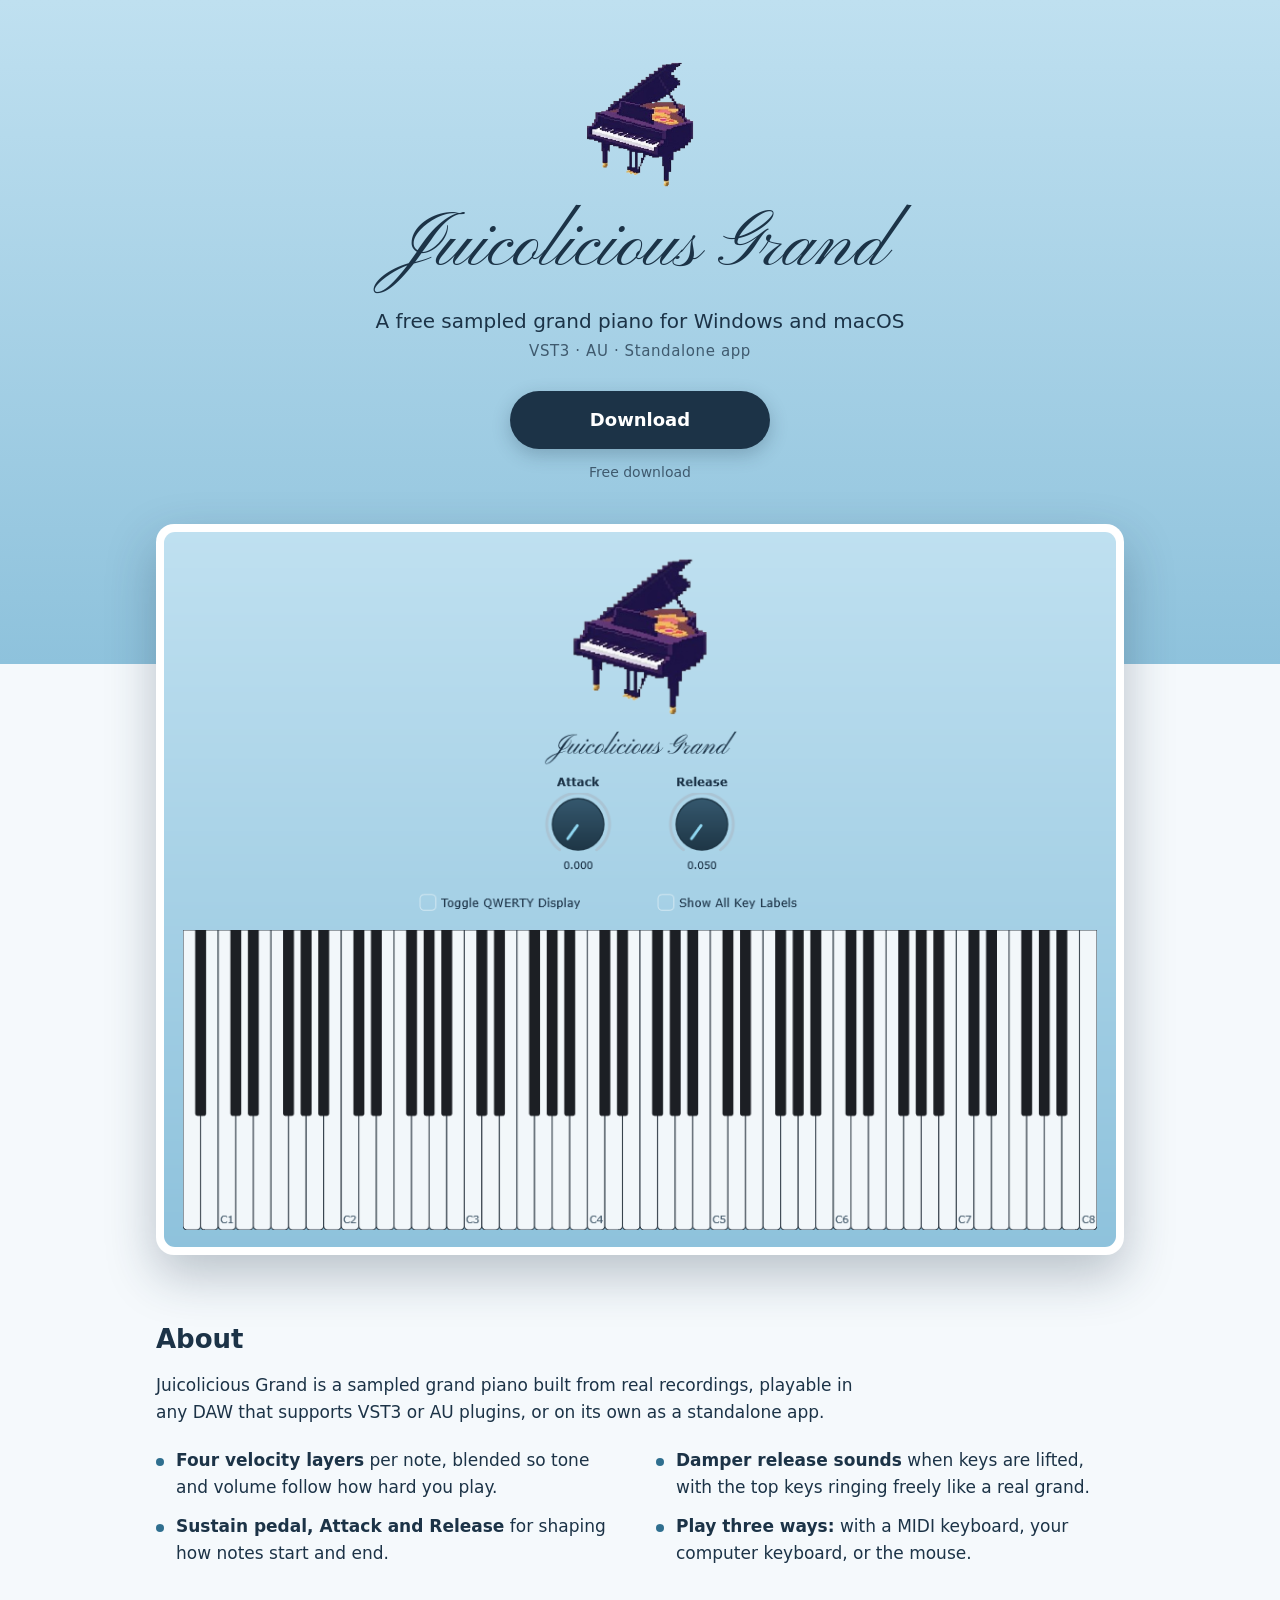
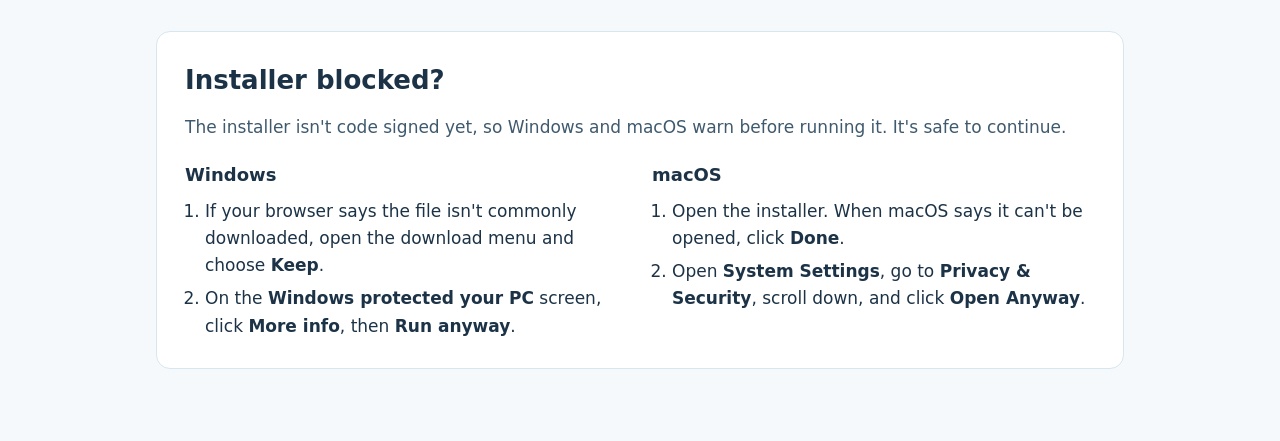
==== docs/index.html @ a6d9d266 "Move site files into docs" ====
<!doctype html>
<html lang="en">
<head>
  <meta charset="utf-8">
  <meta name="viewport" content="width=device-width, initial-scale=1">
  <title>Juicolicious Grand</title>
  <meta name="description" content="A free sampled grand piano for Windows and macOS. VST3, AU and standalone app.">
  <link rel="icon" type="image/png" href="assets/logo.png">
  <link rel="stylesheet" href="style.css">
</head>
<body>

  <header class="hero">
    <img class="logo" src="assets/logo.png" alt="" width="120" height="137">
    <h1>Juicolicious Grand</h1>
    <p class="tagline">A free sampled grand piano for Windows and macOS</p>
    <p class="formats">VST3 &middot; AU &middot; Standalone app</p>

    <div class="download">
      <!-- the script below swaps this link for the right installer. without the script it opens the releases page -->
      <a id="download-button" class="button" href="https://github.com/rmoraldo/juicolicious-grand/releases/latest">
        Download
      </a>
      <p id="download-meta" class="meta">Free download</p>
      <p id="download-other" class="other"></p>
    </div>
  </header>

  <main>

    <figure class="screenshot">
      <img src="screenshot.png" alt="The Juicolicious Grand plugin window, with Attack and Release knobs above a full 88 key keyboard" width="1000" height="751">
    </figure>

    <section class="about">
      <h2>About</h2>
      <p>
        Juicolicious Grand is a sampled grand piano built from real recordings, playable in any DAW that
        supports VST3 or AU plugins, or on its own as a standalone app.
      </p>
      <ul class="features">
        <li><strong>Four velocity layers</strong> per note, blended so tone and volume follow how hard you play.</li>
        <li><strong>Damper release sounds</strong> when keys are lifted, with the top keys ringing freely like a real grand.</li>
        <li><strong>Sustain pedal, Attack and Release</strong> for shaping how notes start and end.</li>
        <li><strong>Play three ways:</strong> with a MIDI keyboard, your computer keyboard, or the mouse.</li>
      </ul>
    </section>

    <section class="blocked" id="installer-blocked">
      <h2>Installer blocked?</h2>
      <p>
        The installer isn't code signed yet, so Windows and macOS warn before running it. It's safe to continue.
      </p>
      <div class="steps">
        <div class="step">
          <h3>Windows</h3>
          <ol>
            <li>If your browser says the file isn't commonly downloaded, open the download menu and choose <strong>Keep</strong>.</li>
            <li>On the <strong>Windows protected your PC</strong> screen, click <strong>More info</strong>, then <strong>Run anyway</strong>.</li>
          </ol>
        </div>
        <div class="step">
          <h3>macOS</h3>
          <ol>
            <li>Open the installer. When macOS says it can't be opened, click <strong>Done</strong>.</li>
            <li>Open <strong>System Settings</strong>, go to <strong>Privacy &amp; Security</strong>, scroll down, and click <strong>Open Anyway</strong>.</li>
          </ol>
        </div>
      </div>
    </section>

  </main>

  <script src="download.js"></script>
</body>
</html>
---- docs/style.css ----
/* this loads the same script font the plugin uses for its title. */
@font-face {
  font-family: "Pinyon Script";
  src: url("assets/titlefont.ttf") format("truetype");
  font-display: swap;
}

/* these colours match the plugin's own palette, so the page and the plugin look like one product. */
:root {
  --navy: #1c3347;
  --slate: #3f5a6e;
  --accent: #2f6f8f;
  --sky-top: #bfe0f0;
  --sky-bottom: #8ec2dc;
  --page: #f5f9fc;
  --card: #ffffff;
  --border: #d7e6ef;
}

* {
  box-sizing: border-box;
}

body {
  margin: 0;
  background: var(--page);
  color: var(--navy);
  font-family: system-ui, -apple-system, "Segoe UI", Roboto, "Helvetica Neue", Arial, sans-serif;
  font-size: 17px;
  line-height: 1.6;
}

/* the top band uses the plugin's background gradient. its bottom padding leaves room for the
   screenshot below to overlap it. */
.hero {
  background: linear-gradient(180deg, var(--sky-top), var(--sky-bottom));
  text-align: center;
  padding: 56px 16px 180px;
}

.logo {
  display: block;
  margin: 0 auto 8px;
  width: 120px;
  height: auto;
}

h1 {
  margin: 0;
  font-family: "Pinyon Script", cursive;
  font-weight: 400;
  font-size: clamp(48px, 9vw, 76px);
  line-height: 1.2;
}

.tagline {
  margin: 12px 0 0;
  font-size: 20px;
}

.formats {
  margin: 2px 0 0;
  color: var(--slate);
  font-size: 15px;
  letter-spacing: 0.04em;
}

.download {
  margin-top: 28px;
}

.button {
  display: inline-block;
  min-width: 260px;
  padding: 15px 32px;
  border-radius: 999px;
  background: var(--navy);
  color: #ffffff;
  font-size: 18px;
  font-weight: 600;
  text-decoration: none;
  box-shadow: 0 6px 18px rgba(28, 51, 71, 0.25);
  transition: background 0.15s, transform 0.15s;
}

.button:hover {
  background: var(--accent);
  transform: translateY(-1px);
}

.button:focus-visible {
  outline: 3px solid #ffffff;
  outline-offset: 3px;
}

.meta {
  margin: 12px 0 0;
  color: var(--slate);
  font-size: 14px;
}

.other {
  margin: 4px 0 0;
  font-size: 14px;
}

.other:empty {
  display: none;
}

.other a,
.blocked a {
  color: var(--navy);
}

main {
  max-width: 1000px;
  margin: 0 auto;
  padding: 0 16px 72px;
}

/* the negative top margin pulls the screenshot up so it sits across the edge of the blue band. */
.screenshot {
  margin: -140px 0 0;
  padding: 8px;
  background: var(--card);
  border-radius: 18px;
  box-shadow: 0 20px 50px rgba(28, 51, 71, 0.28);
}

/* the white frame around the image keeps its blue background from blending into the band. */
.screenshot img {
  display: block;
  width: 100%;
  height: auto;
  border-radius: 11px;
}

section {
  margin-top: 64px;
}

h2 {
  margin: 0 0 12px;
  font-size: 26px;
}

h3 {
  margin: 0 0 8px;
  font-size: 18px;
}

.about p {
  max-width: 720px;
  margin: 0 0 20px;
}

/* the features sit in two columns on wide screens and stack on narrow ones. */
.features {
  display: grid;
  grid-template-columns: repeat(2, 1fr);
  gap: 12px 32px;
  margin: 0;
  padding: 0;
  list-style: none;
}

.features li {
  padding-left: 20px;
  position: relative;
}

.features li::before {
  content: "";
  position: absolute;
  left: 0;
  top: 0.65em;
  width: 8px;
  height: 8px;
  border-radius: 50%;
  background: var(--accent);
}

.blocked {
  background: var(--card);
  border: 1px solid var(--border);
  border-radius: 14px;
  padding: 28px;
}

.blocked > p {
  margin: 0 0 20px;
  color: var(--slate);
}

.steps {
  display: grid;
  grid-template-columns: repeat(auto-fit, minmax(260px, 1fr));
  gap: 24px;
}

.steps ol {
  margin: 0;
  padding-left: 20px;
}

.steps li + li {
  margin-top: 6px;
}

@media (max-width: 600px) {
  body {
    font-size: 16px;
  }

  .hero {
    padding: 40px 16px 110px;
  }

  .screenshot {
    margin-top: -80px;
    padding: 5px;
  }

  .features {
    grid-template-columns: 1fr;
  }

  .blocked {
    padding: 20px;
  }
}
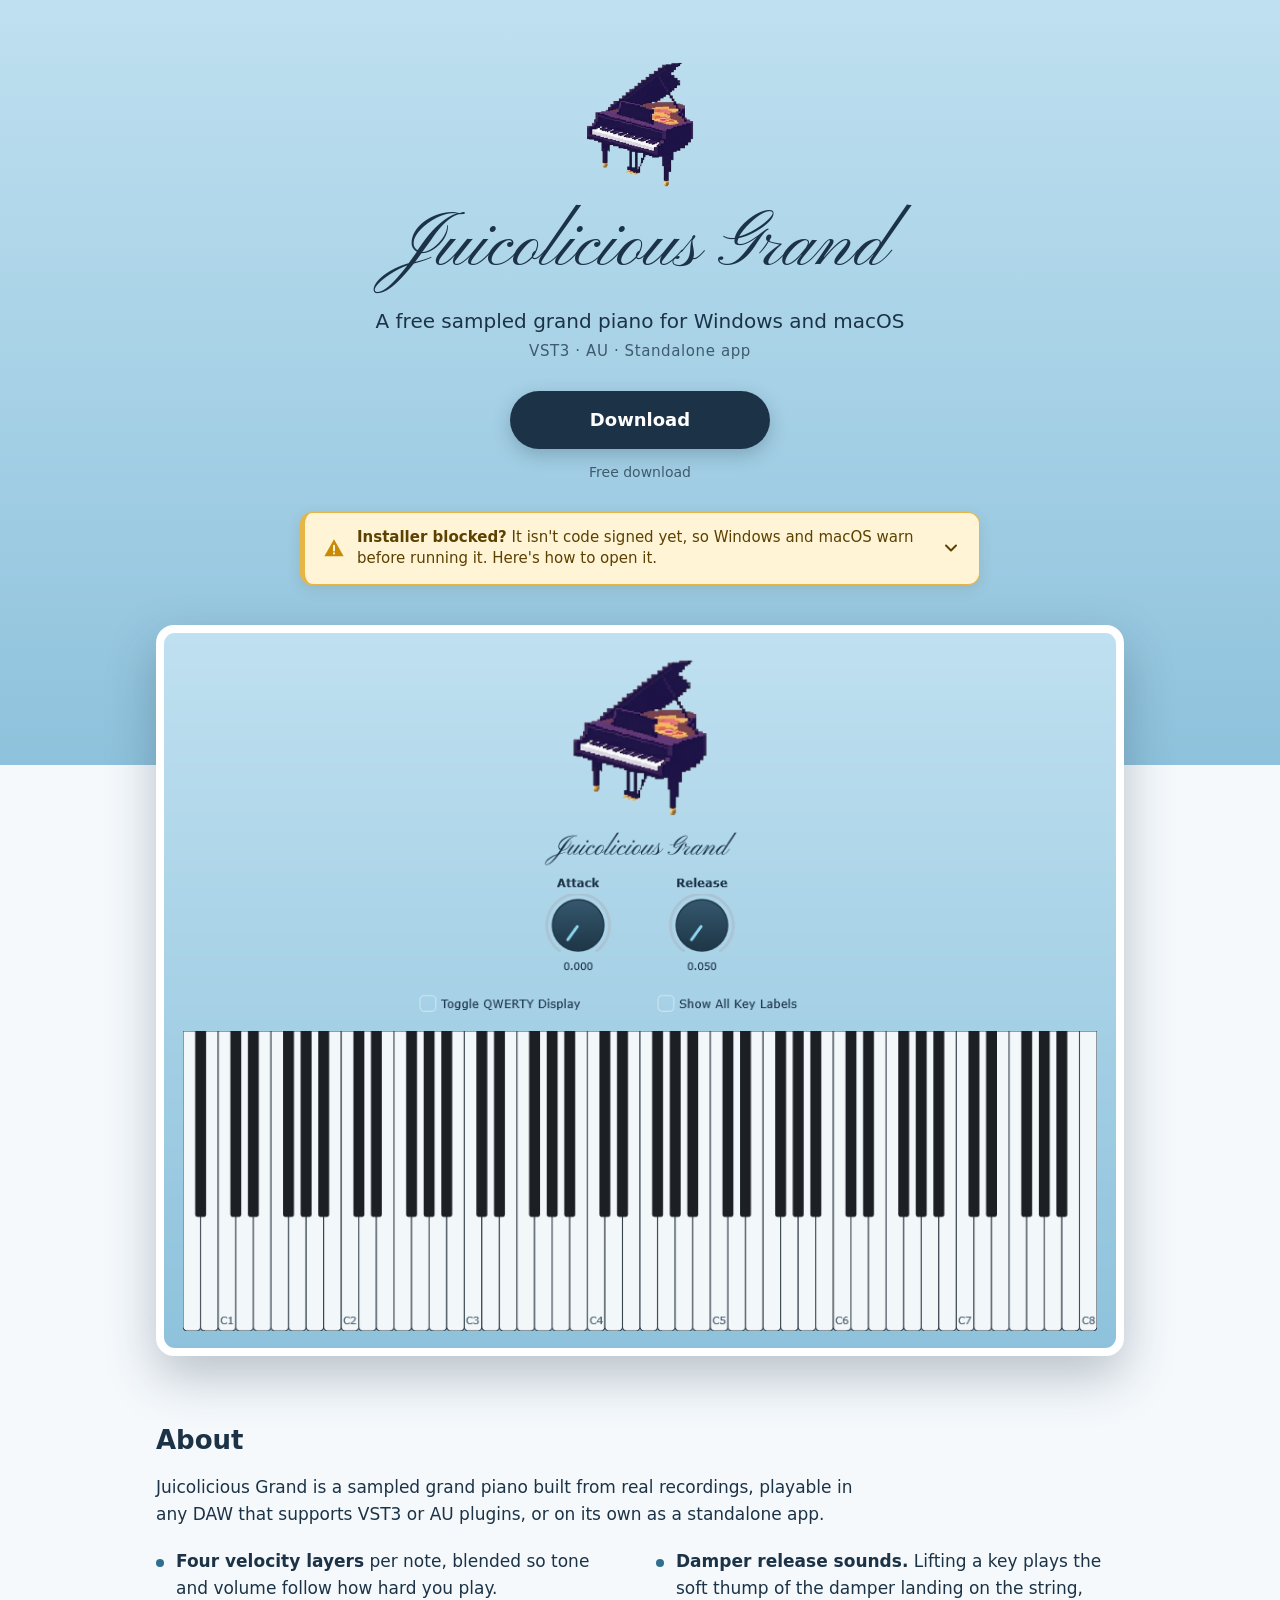
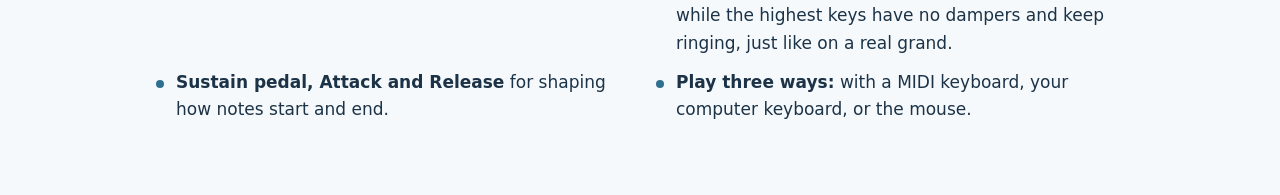
==== commit b83ff595: "Move installer warning to the top" ====
--- a/docs/index.html
+++ b/docs/index.html
@@ -24,6 +24,36 @@
       <p id="download-meta" class="meta">Free download</p>
       <p id="download-other" class="other"></p>
     </div>
+
+    <!-- this panel starts closed so only the warning line shows. clicking it opens the steps -->
+    <details class="warning" id="installer-blocked">
+      <summary>
+        <svg class="warning-icon" viewBox="0 0 24 24" aria-hidden="true">
+          <path d="M12 2.5 1.5 21h21L12 2.5z" fill="currentColor"/>
+          <path d="M12 9.5v5.2M12 17.8v.2" stroke="#fff4d6" stroke-width="2.2" stroke-linecap="round"/>
+        </svg>
+        <span class="warning-text"><strong>Installer blocked?</strong> It isn't code signed yet, so Windows and macOS warn before running it. Here's how to open it.</span>
+        <svg class="chevron" viewBox="0 0 24 24" aria-hidden="true">
+          <path d="m6 9 6 6 6-6" fill="none" stroke="currentColor" stroke-width="2.4" stroke-linecap="round" stroke-linejoin="round"/>
+        </svg>
+      </summary>
+      <div class="steps">
+        <div class="step">
+          <h3>Windows</h3>
+          <ol>
+            <li>If your browser says the file isn't commonly downloaded, open the download menu and choose <strong>Keep</strong>.</li>
+            <li>On the <strong>Windows protected your PC</strong> screen, click <strong>More info</strong>, then <strong>Run anyway</strong>.</li>
+          </ol>
+        </div>
+        <div class="step">
+          <h3>macOS</h3>
+          <ol>
+            <li>Open the installer. When macOS says it can't be opened, click <strong>Done</strong>.</li>
+            <li>Open <strong>System Settings</strong>, go to <strong>Privacy &amp; Security</strong>, scroll down, and click <strong>Open Anyway</strong>.</li>
+          </ol>
+        </div>
+      </div>
+    </details>
   </header>
 
   <main>
@@ -40,33 +70,10 @@
       </p>
       <ul class="features">
         <li><strong>Four velocity layers</strong> per note, blended so tone and volume follow how hard you play.</li>
-        <li><strong>Damper release sounds</strong> when keys are lifted, with the top keys ringing freely like a real grand.</li>
+        <li><strong>Damper release sounds.</strong> Lifting a key plays the soft thump of the damper landing on the string, while the highest keys have no dampers and keep ringing, just like on a real grand.</li>
         <li><strong>Sustain pedal, Attack and Release</strong> for shaping how notes start and end.</li>
         <li><strong>Play three ways:</strong> with a MIDI keyboard, your computer keyboard, or the mouse.</li>
       </ul>
-    </section>
-
-    <section class="blocked" id="installer-blocked">
-      <h2>Installer blocked?</h2>
-      <p>
-        The installer isn't code signed yet, so Windows and macOS warn before running it. It's safe to continue.
-      </p>
-      <div class="steps">
-        <div class="step">
-          <h3>Windows</h3>
-          <ol>
-            <li>If your browser says the file isn't commonly downloaded, open the download menu and choose <strong>Keep</strong>.</li>
-            <li>On the <strong>Windows protected your PC</strong> screen, click <strong>More info</strong>, then <strong>Run anyway</strong>.</li>
-          </ol>
-        </div>
-        <div class="step">
-          <h3>macOS</h3>
-          <ol>
-            <li>Open the installer. When macOS says it can't be opened, click <strong>Done</strong>.</li>
-            <li>Open <strong>System Settings</strong>, go to <strong>Privacy &amp; Security</strong>, scroll down, and click <strong>Open Anyway</strong>.</li>
-          </ol>
-        </div>
-      </div>
     </section>
 
   </main>
--- a/docs/style.css
+++ b/docs/style.css
@@ -15,6 +15,10 @@
   --page: #f5f9fc;
   --card: #ffffff;
   --border: #d7e6ef;
+  --warn-bg: #fff4d6;
+  --warn-border: #e7b547;
+  --warn-icon: #c98a06;
+  --warn-text: #5c4100;
 }
 
 * {
@@ -108,9 +112,77 @@
   display: none;
 }
 
-.other a,
-.blocked a {
+.other a {
   color: var(--navy);
+}
+
+/* the installer warning sits just under the download button in amber, so it reads as a caution
+   rather than part of the blue page. */
+.warning {
+  max-width: 680px;
+  margin: 28px auto 0;
+  background: var(--warn-bg);
+  border: 1px solid var(--warn-border);
+  border-left-width: 5px;
+  border-radius: 12px;
+  color: var(--warn-text);
+  text-align: left;
+  box-shadow: 0 4px 14px rgba(92, 65, 0, 0.12);
+}
+
+.warning summary {
+  display: flex;
+  align-items: center;
+  gap: 12px;
+  padding: 14px 18px;
+  cursor: pointer;
+  list-style: none;
+  font-size: 15px;
+  line-height: 1.45;
+}
+
+/* this hides the browser's own arrow, since the chevron on the right replaces it. */
+.warning summary::-webkit-details-marker {
+  display: none;
+}
+
+.warning summary:focus-visible {
+  outline: 3px solid var(--warn-border);
+  outline-offset: 2px;
+  border-radius: 8px;
+}
+
+.warning-icon {
+  flex: none;
+  width: 22px;
+  height: 22px;
+  color: var(--warn-icon);
+}
+
+.warning-text {
+  flex: 1;
+}
+
+.chevron {
+  flex: none;
+  width: 20px;
+  height: 20px;
+  transition: transform 0.2s;
+}
+
+/* this flips the chevron to point up while the panel is open. */
+.warning[open] .chevron {
+  transform: rotate(180deg);
+}
+
+.warning .steps {
+  padding: 4px 18px 18px 52px;
+  font-size: 15px;
+}
+
+.warning h3 {
+  font-size: 16px;
+  margin-bottom: 6px;
 }
 
 main {
@@ -181,22 +253,10 @@
   background: var(--accent);
 }
 
-.blocked {
-  background: var(--card);
-  border: 1px solid var(--border);
-  border-radius: 14px;
-  padding: 28px;
-}
-
-.blocked > p {
-  margin: 0 0 20px;
-  color: var(--slate);
-}
-
 .steps {
   display: grid;
-  grid-template-columns: repeat(auto-fit, minmax(260px, 1fr));
-  gap: 24px;
+  grid-template-columns: repeat(auto-fit, minmax(240px, 1fr));
+  gap: 20px 28px;
 }
 
 .steps ol {
@@ -226,7 +286,13 @@
     grid-template-columns: 1fr;
   }
 
-  .blocked {
-    padding: 20px;
-  }
-}
+  .warning summary {
+    padding: 12px 14px;
+    font-size: 14px;
+  }
+
+  .warning .steps {
+    padding: 4px 14px 16px 14px;
+    font-size: 14px;
+  }
+}
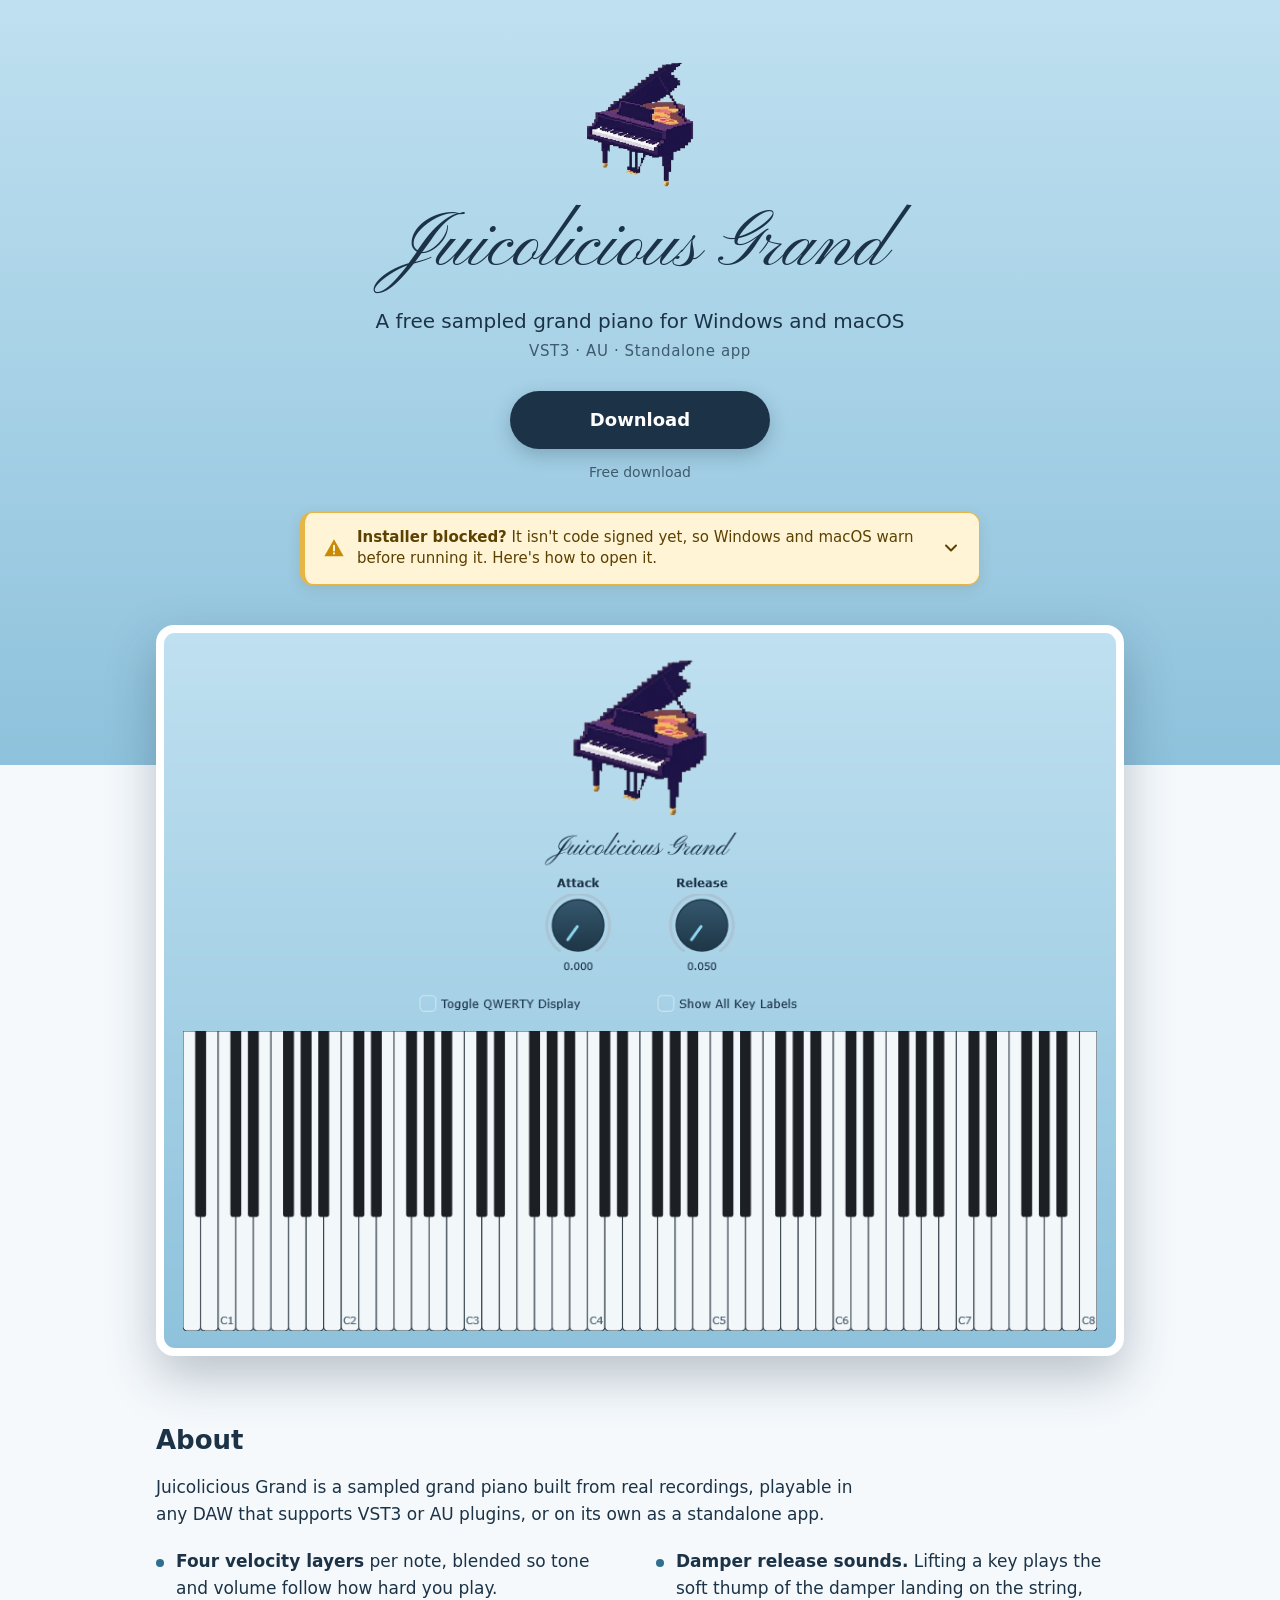
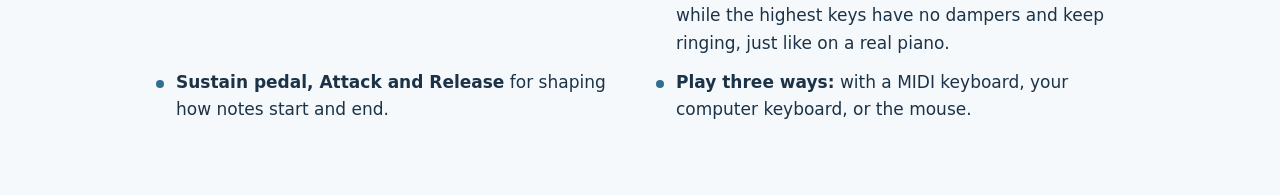
==== commit 82cb1388: "changed wording" ====
--- a/docs/index.html
+++ b/docs/index.html
@@ -70,7 +70,7 @@
       </p>
       <ul class="features">
         <li><strong>Four velocity layers</strong> per note, blended so tone and volume follow how hard you play.</li>
-        <li><strong>Damper release sounds.</strong> Lifting a key plays the soft thump of the damper landing on the string, while the highest keys have no dampers and keep ringing, just like on a real grand.</li>
+        <li><strong>Damper release sounds.</strong> Lifting a key plays the soft thump of the damper landing on the string, while the highest keys have no dampers and keep ringing, just like on a real piano.</li>
         <li><strong>Sustain pedal, Attack and Release</strong> for shaping how notes start and end.</li>
         <li><strong>Play three ways:</strong> with a MIDI keyboard, your computer keyboard, or the mouse.</li>
       </ul>
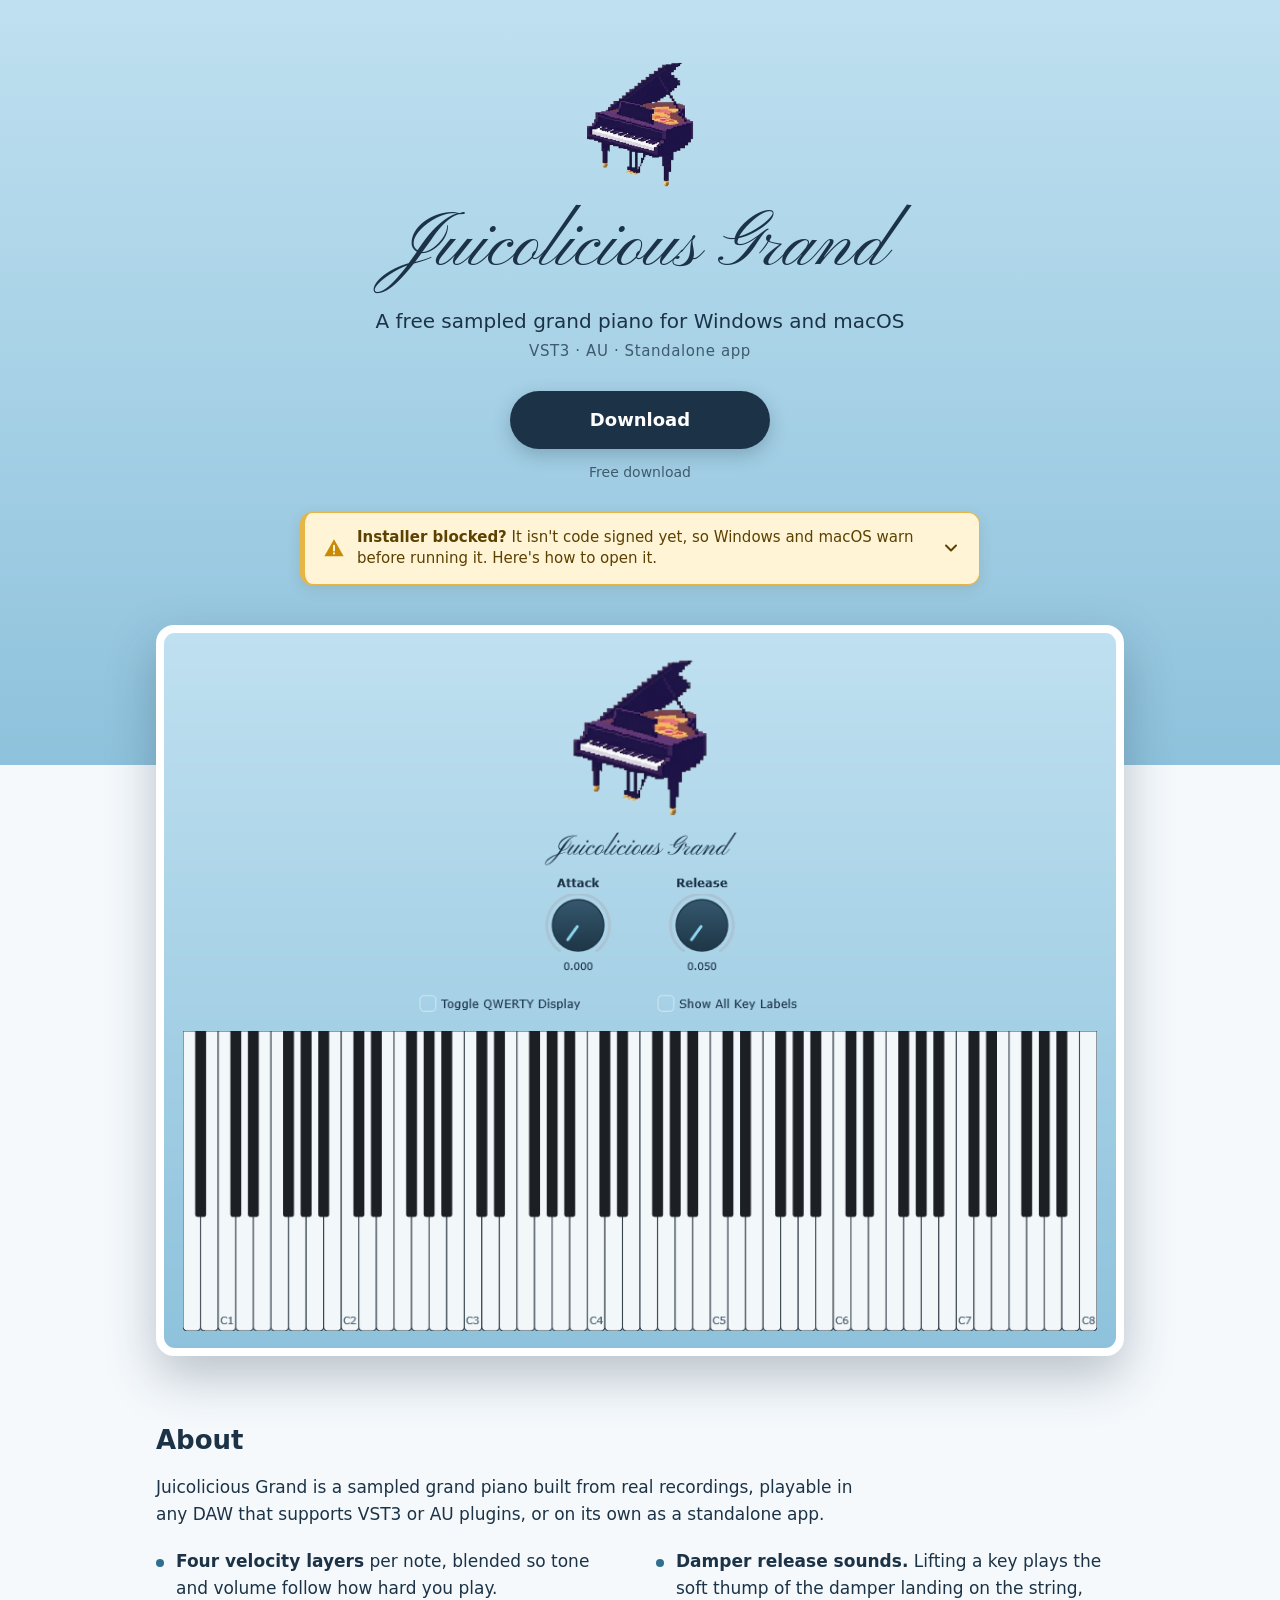
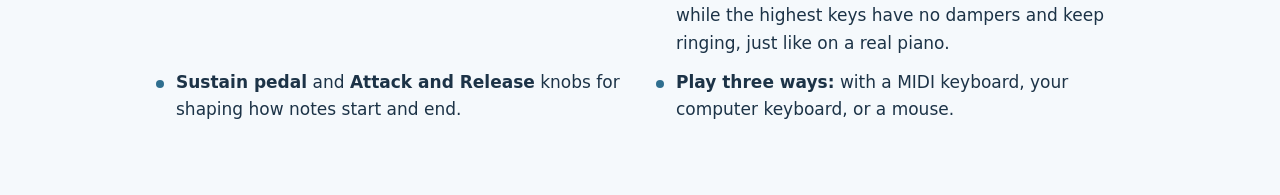
==== commit 40718658: "changed wording" ====
--- a/docs/index.html
+++ b/docs/index.html
@@ -71,8 +71,8 @@
       <ul class="features">
         <li><strong>Four velocity layers</strong> per note, blended so tone and volume follow how hard you play.</li>
         <li><strong>Damper release sounds.</strong> Lifting a key plays the soft thump of the damper landing on the string, while the highest keys have no dampers and keep ringing, just like on a real piano.</li>
-        <li><strong>Sustain pedal, Attack and Release</strong> for shaping how notes start and end.</li>
-        <li><strong>Play three ways:</strong> with a MIDI keyboard, your computer keyboard, or the mouse.</li>
+        <li><strong>Sustain pedal</strong> and <strong>Attack and Release</strong> knobs for shaping how notes start and end.</li>
+        <li><strong>Play three ways:</strong> with a MIDI keyboard, your computer keyboard, or a mouse.</li>
       </ul>
     </section>
 
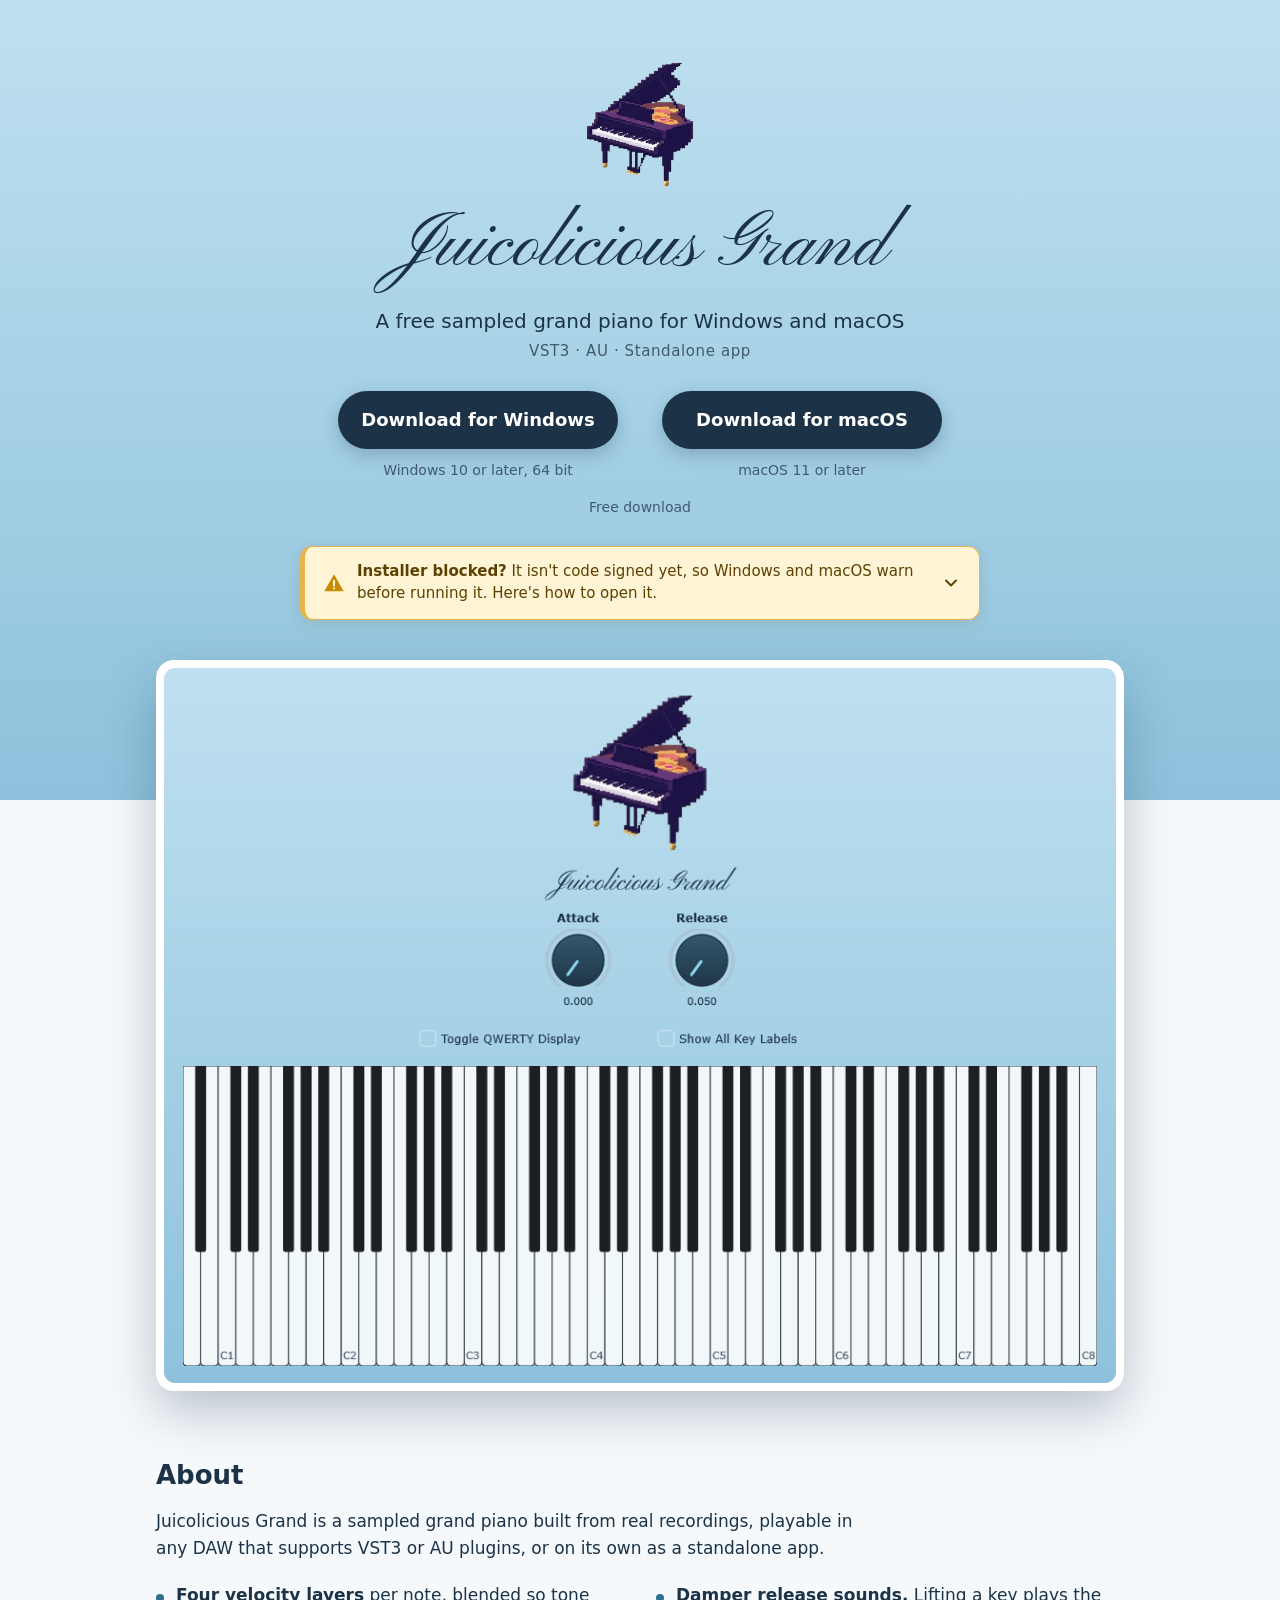
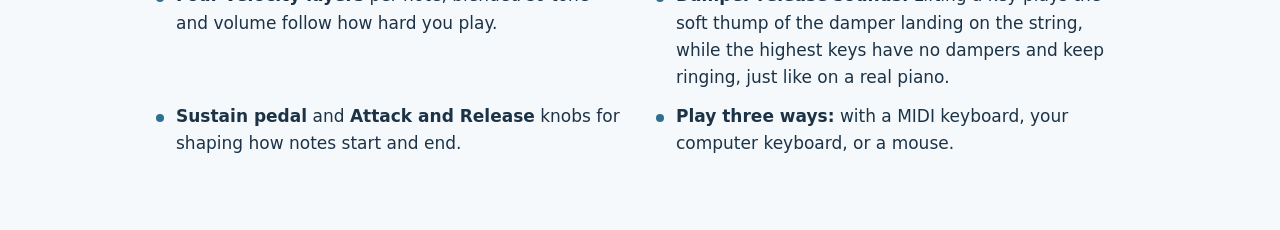
==== commit 5ba13332: "Separate Windows and macOS download buttons" ====
--- a/docs/index.html
+++ b/docs/index.html
@@ -16,13 +16,21 @@
     <p class="tagline">A free sampled grand piano for Windows and macOS</p>
     <p class="formats">VST3 &middot; AU &middot; Standalone app</p>
 
+    <!-- the script below points each button at its installer in the newest release. without the
+         script both buttons open the releases page -->
     <div class="download">
-      <!-- the script below swaps this link for the right installer. without the script it opens the releases page -->
-      <a id="download-button" class="button" href="https://github.com/rmoraldo/juicolicious-grand/releases/latest">
-        Download
-      </a>
-      <p id="download-meta" class="meta">Free download</p>
-      <p id="download-other" class="other"></p>
+      <div class="download-buttons">
+        <div class="download-option">
+          <a id="download-windows" class="button" href="https://github.com/rmoraldo/juicolicious-grand/releases/latest">Download for Windows</a>
+          <p id="meta-windows" class="meta">Windows 10 or later, 64 bit</p>
+        </div>
+        <div class="download-option">
+          <a id="download-mac" class="button" href="https://github.com/rmoraldo/juicolicious-grand/releases/latest">Download for macOS</a>
+          <p id="meta-mac" class="meta">macOS 11 or later</p>
+        </div>
+      </div>
+      <p id="download-version" class="version">Free download</p>
+      <p id="mobile-note" class="version" hidden>Juicolicious Grand runs on Windows and macOS computers.</p>
     </div>
 
     <!-- this panel starts closed so only the warning line shows. clicking it opens the steps -->
--- a/docs/style.css
+++ b/docs/style.css
@@ -73,10 +73,30 @@
   margin-top: 28px;
 }
 
+/* the two buttons sit side by side, and wrap onto separate lines when the screen is too narrow
+   to fit both. */
+.download-buttons {
+  display: flex;
+  flex-wrap: wrap;
+  justify-content: center;
+  gap: 20px 24px;
+}
+
+.download-option {
+  display: flex;
+  flex-direction: column;
+  align-items: center;
+  width: 300px;
+  max-width: 100%;
+}
+
 .button {
   display: inline-block;
-  min-width: 260px;
-  padding: 15px 32px;
+  box-sizing: border-box;
+  width: 280px;
+  text-align: center;
+  white-space: nowrap;
+  padding: 15px 20px;
   border-radius: 999px;
   background: var(--navy);
   color: #ffffff;
@@ -97,23 +117,27 @@
   outline-offset: 3px;
 }
 
+/* this greys out a button whose installer isn't in the newest release yet. */
+.button.unavailable {
+  background: #7d93a3;
+  box-shadow: none;
+}
+
+.button.unavailable:hover {
+  background: #6d8496;
+  transform: none;
+}
+
 .meta {
-  margin: 12px 0 0;
+  margin: 10px 0 0;
   color: var(--slate);
   font-size: 14px;
 }
 
-.other {
-  margin: 4px 0 0;
+.version {
+  margin: 14px 0 0;
+  color: var(--slate);
   font-size: 14px;
-}
-
-.other:empty {
-  display: none;
-}
-
-.other a {
-  color: var(--navy);
 }
 
 /* the installer warning sits just under the download button in amber, so it reads as a caution
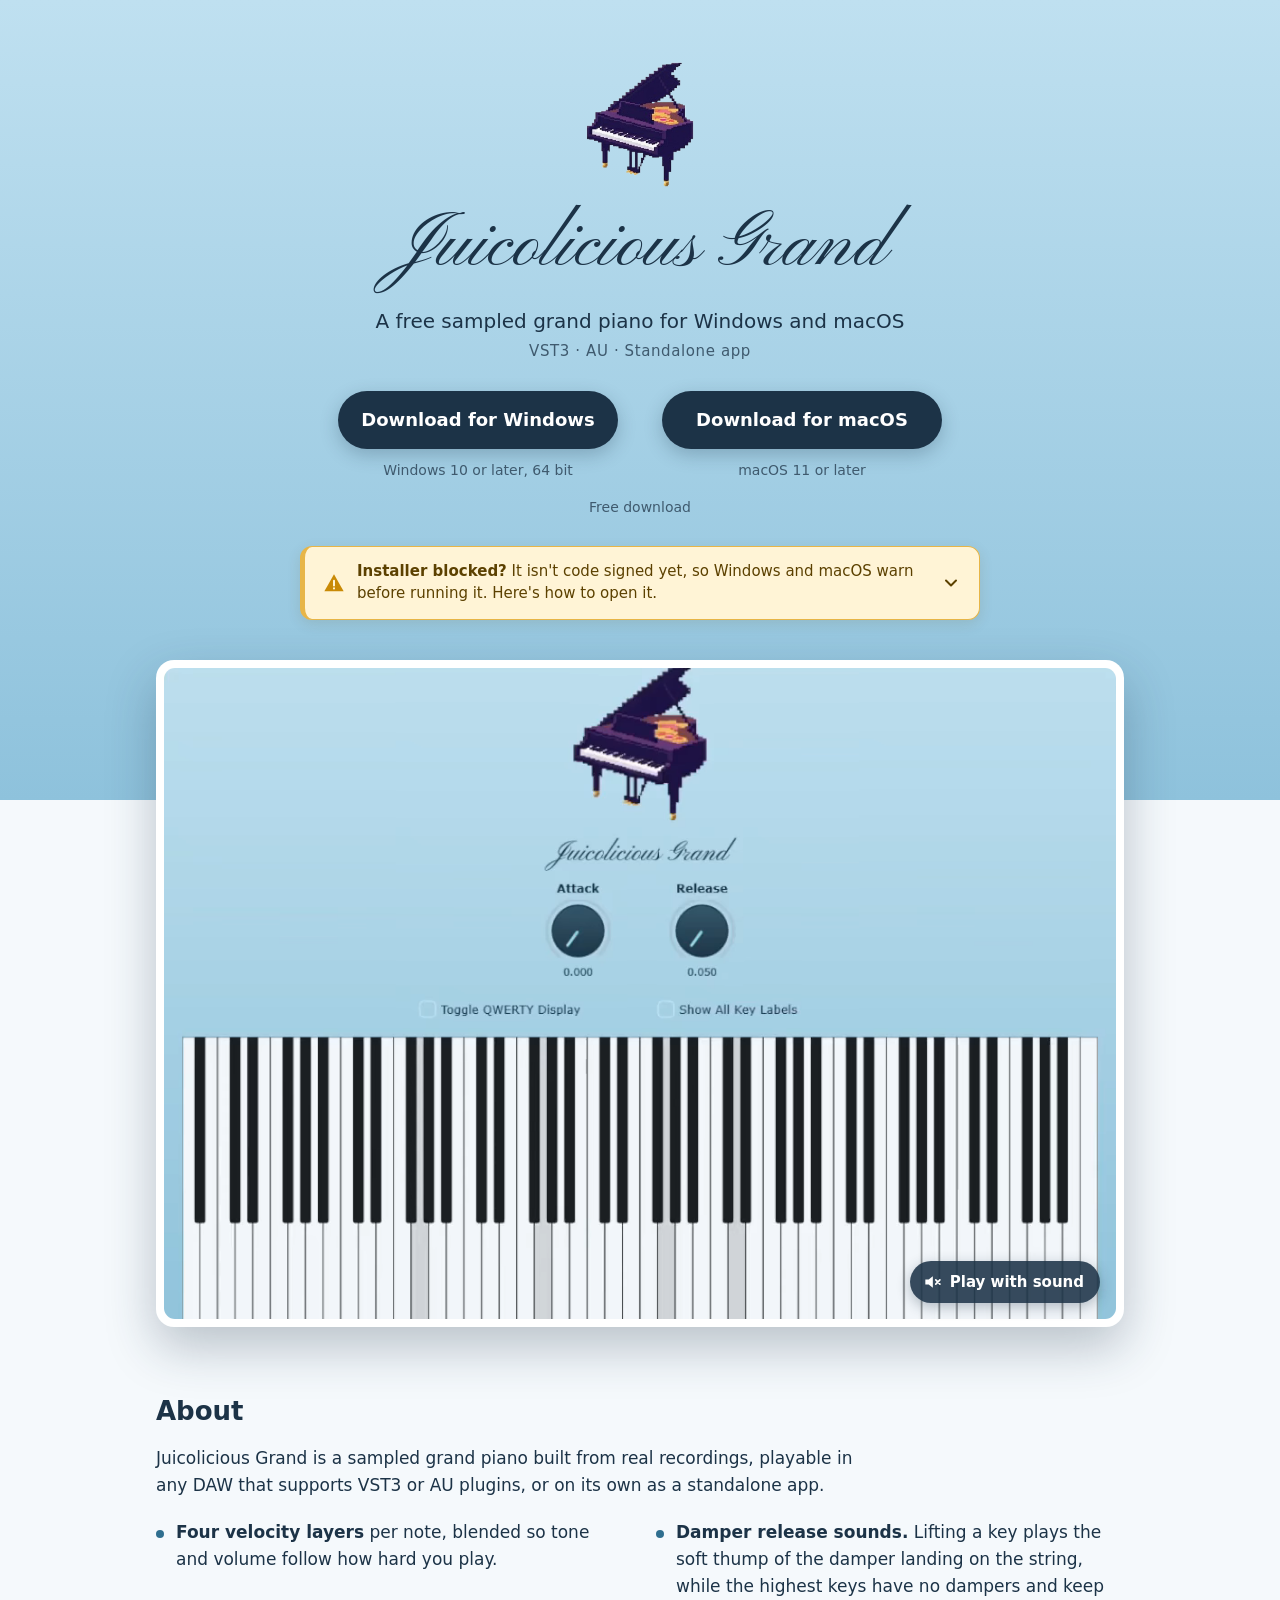
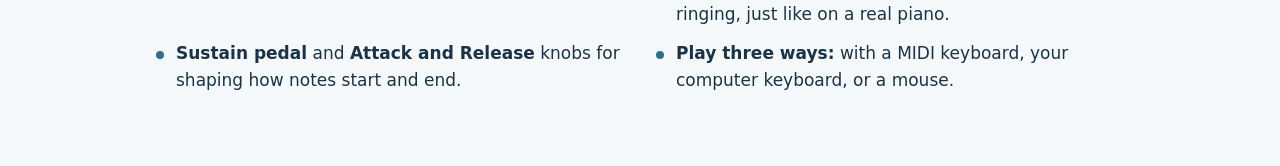
==== commit 448b623f: "Add demo video to the download page" ====
--- a/docs/index.html
+++ b/docs/index.html
@@ -66,8 +66,28 @@
 
   <main>
 
+    <!-- browsers only play a video on their own when it starts muted, so the button lets visitors
+         turn the sound on. demo.js shows the button and makes it work -->
     <figure class="screenshot">
-      <img src="screenshot.png" alt="The Juicolicious Grand plugin window, with Attack and Release knobs above a full 88 key keyboard" width="1000" height="751">
+      <video id="demo-video" poster="poster.jpg" width="1052" height="720"
+             autoplay muted loop playsinline preload="auto"
+             aria-label="Juicolicious Grand being played, with the pressed keys lighting up on its 88 key keyboard">
+        <!-- the browser plays the first of these it supports. almost every browser takes the mp4,
+             and the webm covers the few that can't -->
+        <source src="demo.mp4" type="video/mp4">
+        <source src="demo.webm" type="video/webm">
+      </video>
+      <button id="sound-button" class="sound-button" type="button" aria-pressed="false" hidden>
+        <svg class="icon-muted" viewBox="0 0 24 24" aria-hidden="true">
+          <path d="M4 9h4l5-4v14l-5-4H4z" fill="currentColor"/>
+          <path d="m16.5 9.5 5 5m0-5-5 5" stroke="currentColor" stroke-width="2" stroke-linecap="round"/>
+        </svg>
+        <svg class="icon-sound" viewBox="0 0 24 24" aria-hidden="true">
+          <path d="M4 9h4l5-4v14l-5-4H4z" fill="currentColor"/>
+          <path d="M16 8.5a5 5 0 0 1 0 7M18.5 6a8.5 8.5 0 0 1 0 12" fill="none" stroke="currentColor" stroke-width="2" stroke-linecap="round"/>
+        </svg>
+        <span class="sound-label">Play with sound</span>
+      </button>
     </figure>
 
     <section class="about">
@@ -87,5 +107,6 @@
   </main>
 
   <script src="download.js"></script>
+  <script src="demo.js"></script>
 </body>
 </html>
--- a/docs/style.css
+++ b/docs/style.css
@@ -217,6 +217,7 @@
 
 /* the negative top margin pulls the screenshot up so it sits across the edge of the blue band. */
 .screenshot {
+  position: relative;
   margin: -140px 0 0;
   padding: 8px;
   background: var(--card);
@@ -225,12 +226,59 @@
 }
 
 /* the white frame around the image keeps its blue background from blending into the band. */
-.screenshot img {
+.screenshot img,
+.screenshot video {
   display: block;
   width: 100%;
   height: auto;
   border-radius: 11px;
 }
+
+/* the sound button floats over the bottom right corner of the video. */
+.sound-button {
+  position: absolute;
+  right: 24px;
+  bottom: 24px;
+  display: flex;
+  align-items: center;
+  gap: 8px;
+  padding: 9px 16px 9px 12px;
+  border: 0;
+  border-radius: 999px;
+  background: rgba(28, 51, 71, 0.88);
+  color: #ffffff;
+  font: inherit;
+  font-size: 15px;
+  font-weight: 600;
+  cursor: pointer;
+  box-shadow: 0 4px 14px rgba(28, 51, 71, 0.3);
+  transition: background 0.15s;
+}
+
+.sound-button:hover {
+  background: var(--accent);
+}
+
+.sound-button:focus-visible {
+  outline: 3px solid #ffffff;
+  outline-offset: 2px;
+}
+
+.sound-button svg {
+  width: 20px;
+  height: 20px;
+}
+
+/* this shows the crossed out speaker while muted and the speaker with sound waves while playing. */
+.sound-button .icon-sound,
+.sound-button.is-on .icon-muted {
+  display: none;
+}
+
+.sound-button.is-on .icon-sound {
+  display: block;
+}
+
 
 section {
   margin-top: 64px;
@@ -306,6 +354,19 @@
     padding: 5px;
   }
 
+  .sound-button {
+    right: 12px;
+    bottom: 12px;
+    gap: 6px;
+    padding: 5px 10px 5px 7px;
+    font-size: 12px;
+  }
+
+  .sound-button svg {
+    width: 15px;
+    height: 15px;
+  }
+
   .features {
     grid-template-columns: 1fr;
   }
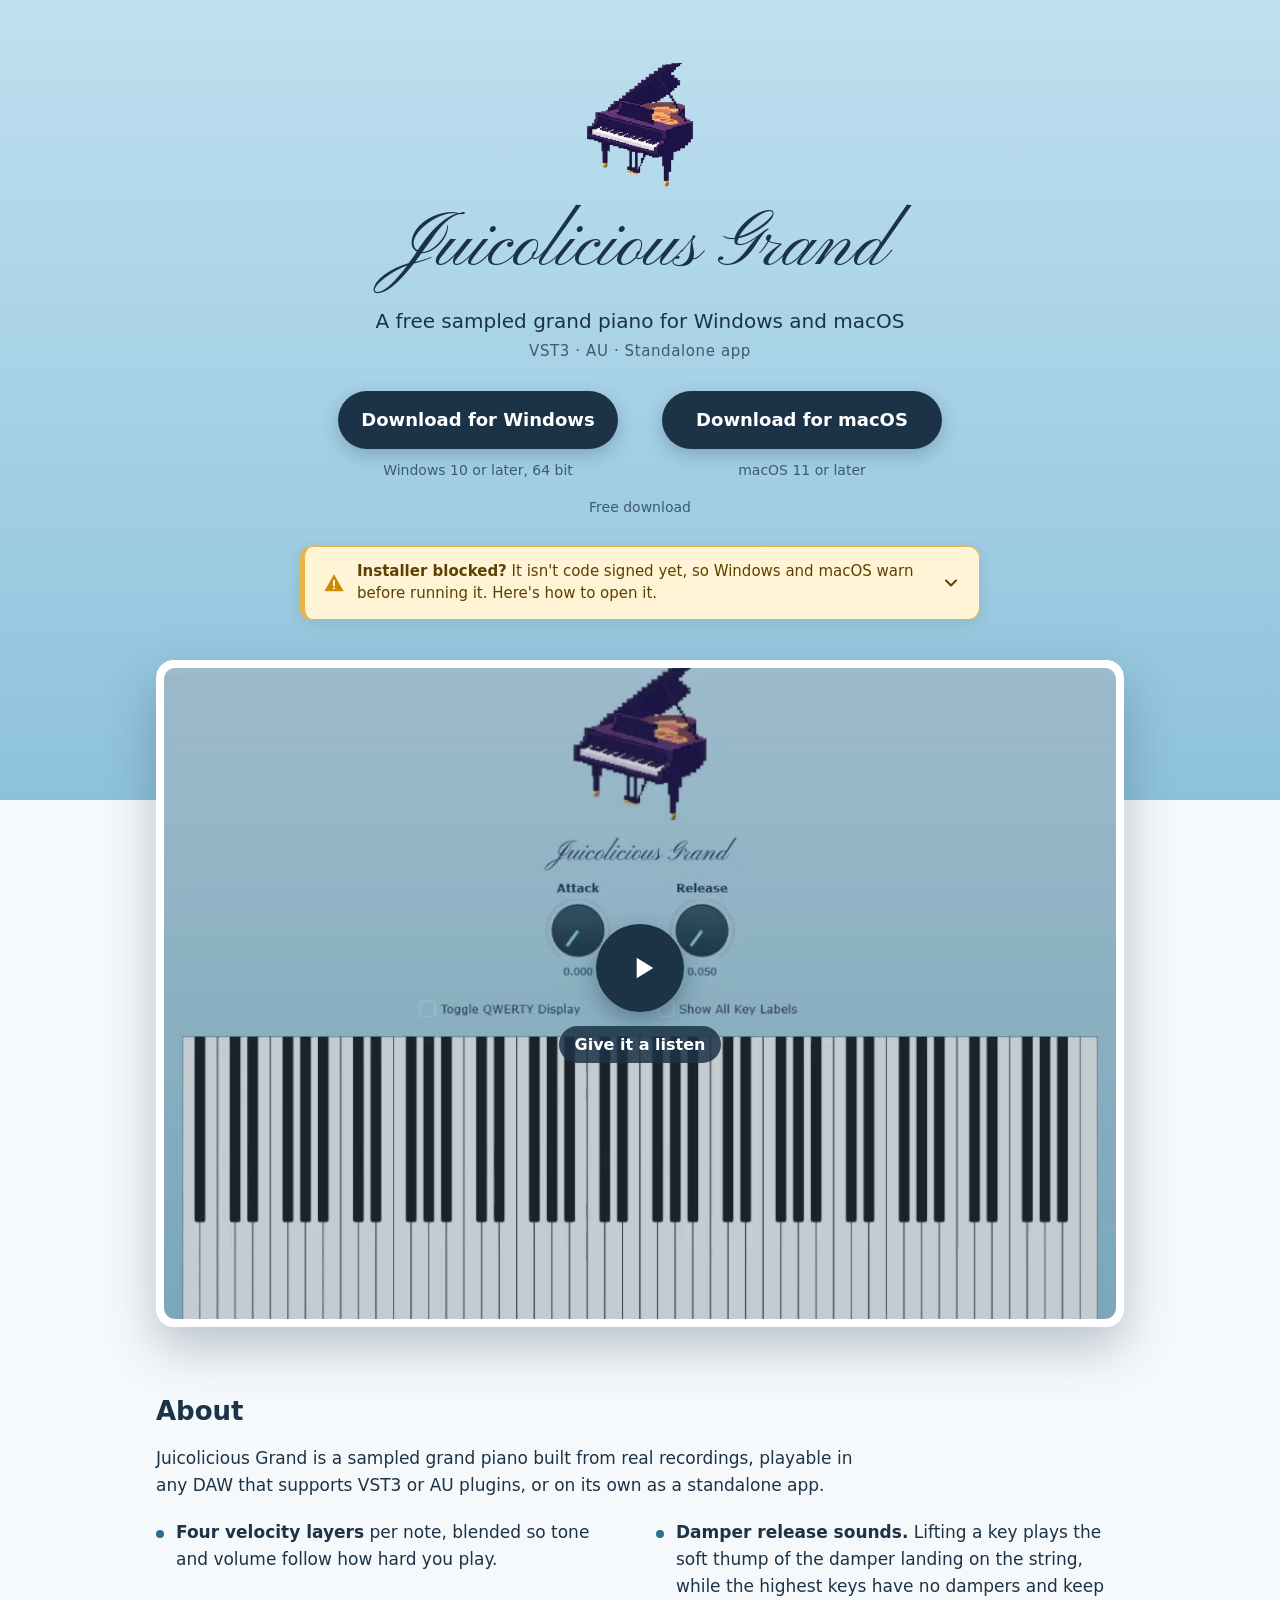
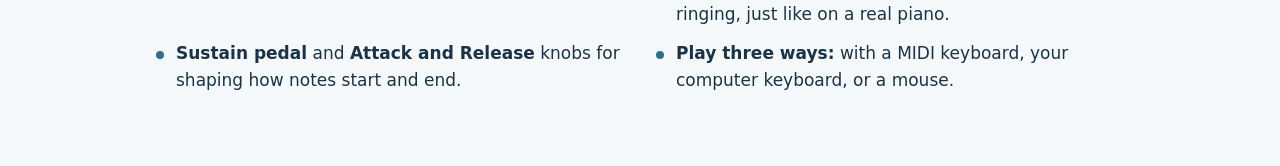
==== commit 1b4bde83: "Download buttons, demo video and play button" ====
--- a/docs/index.html
+++ b/docs/index.html
@@ -66,28 +66,33 @@
 
   <main>
 
-    <!-- browsers only play a video on their own when it starts muted, so the button lets visitors
-         turn the sound on. demo.js shows the button and makes it work -->
+    <!-- the video waits for a click, so it always plays with sound. demo.js runs the play and
+         pause buttons. without the script the browser's own video controls show instead -->
     <figure class="screenshot">
-      <video id="demo-video" poster="poster.jpg" width="1052" height="720"
-             autoplay muted loop playsinline preload="auto"
-             aria-label="Juicolicious Grand being played, with the pressed keys lighting up on its 88 key keyboard">
-        <!-- the browser plays the first of these it supports. almost every browser takes the mp4,
-             and the webm covers the few that can't -->
-        <source src="demo.mp4" type="video/mp4">
-        <source src="demo.webm" type="video/webm">
-      </video>
-      <button id="sound-button" class="sound-button" type="button" aria-pressed="false" hidden>
-        <svg class="icon-muted" viewBox="0 0 24 24" aria-hidden="true">
-          <path d="M4 9h4l5-4v14l-5-4H4z" fill="currentColor"/>
-          <path d="m16.5 9.5 5 5m0-5-5 5" stroke="currentColor" stroke-width="2" stroke-linecap="round"/>
-        </svg>
-        <svg class="icon-sound" viewBox="0 0 24 24" aria-hidden="true">
-          <path d="M4 9h4l5-4v14l-5-4H4z" fill="currentColor"/>
-          <path d="M16 8.5a5 5 0 0 1 0 7M18.5 6a8.5 8.5 0 0 1 0 12" fill="none" stroke="currentColor" stroke-width="2" stroke-linecap="round"/>
-        </svg>
-        <span class="sound-label">Play with sound</span>
-      </button>
+      <div class="video-frame" id="video-frame">
+        <video id="demo-video" poster="poster.jpg" width="1052" height="720"
+               controls playsinline preload="metadata"
+               aria-label="Juicolicious Grand being played, with the pressed keys lighting up on its 88 key keyboard">
+          <!-- the browser plays the first of these it supports. almost every browser takes the mp4,
+               and the webm covers the few that can't -->
+          <source src="demo.mp4" type="video/mp4">
+          <source src="demo.webm" type="video/webm">
+        </video>
+
+        <button id="play-button" class="play-button" type="button" hidden>
+          <span class="play-circle">
+            <svg viewBox="0 0 24 24" aria-hidden="true"><path d="M8 5.5v13l10.5-6.5z" fill="currentColor"/></svg>
+          </span>
+          <span class="play-label" id="play-label">Give it a listen</span>
+        </button>
+
+        <button id="pause-button" class="pause-button" type="button" hidden>
+          <svg viewBox="0 0 24 24" aria-hidden="true"><path d="M7 5h3.5v14H7zM13.5 5H17v14h-3.5z" fill="currentColor"/></svg>
+          <span>Pause</span>
+        </button>
+
+        <div class="progress" aria-hidden="true"><div class="progress-bar" id="progress-bar"></div></div>
+      </div>
     </figure>
 
     <section class="about">
--- a/docs/style.css
+++ b/docs/style.css
@@ -234,49 +234,142 @@
   border-radius: 11px;
 }
 
-/* the sound button floats over the bottom right corner of the video. */
-.sound-button {
+/* the frame holds the video and the buttons layered on top of it. */
+.video-frame {
+  position: relative;
+  border-radius: 11px;
+  overflow: hidden;
+}
+
+/* the play button covers the whole video with a light shade, so the video reads as something to
+   click before it starts. */
+.play-button {
   position: absolute;
-  right: 24px;
-  bottom: 24px;
-  display: flex;
+  inset: 0;
+  display: flex;
+  flex-direction: column;
   align-items: center;
-  gap: 8px;
-  padding: 9px 16px 9px 12px;
+  justify-content: center;
+  gap: 14px;
+  border: 0;
+  background: rgba(28, 51, 71, 0.22);
+  color: #ffffff;
+  font: inherit;
+  cursor: pointer;
+  transition: background 0.2s, opacity 0.2s, visibility 0.2s;
+}
+
+.play-button:hover {
+  background: rgba(28, 51, 71, 0.32);
+}
+
+.play-circle {
+  display: flex;
+  align-items: center;
+  justify-content: center;
+  width: 88px;
+  height: 88px;
+  border-radius: 50%;
+  background: var(--navy);
+  box-shadow: 0 8px 24px rgba(28, 51, 71, 0.4);
+  transition: transform 0.2s, background 0.2s;
+}
+
+.play-button:hover .play-circle {
+  transform: scale(1.06);
+  background: var(--accent);
+}
+
+.play-button:focus-visible .play-circle {
+  outline: 3px solid #ffffff;
+  outline-offset: 4px;
+}
+
+.play-button:focus-visible {
+  outline: none;
+}
+
+.play-circle svg {
+  width: 38px;
+  height: 38px;
+  margin-left: 5px;
+}
+
+.play-label {
+  padding: 6px 16px;
+  border-radius: 999px;
+  background: rgba(28, 51, 71, 0.85);
+  font-size: 16px;
+  font-weight: 600;
+}
+
+/* the pause button sits in the bottom right corner, and only shows while the video plays. */
+.pause-button {
+  position: absolute;
+  right: 18px;
+  bottom: 22px;
+  display: flex;
+  align-items: center;
+  gap: 6px;
+  padding: 8px 15px 8px 11px;
   border: 0;
   border-radius: 999px;
-  background: rgba(28, 51, 71, 0.88);
+  background: rgba(28, 51, 71, 0.85);
   color: #ffffff;
   font: inherit;
-  font-size: 15px;
+  font-size: 14px;
   font-weight: 600;
   cursor: pointer;
-  box-shadow: 0 4px 14px rgba(28, 51, 71, 0.3);
-  transition: background 0.15s;
-}
-
-.sound-button:hover {
+  transition: background 0.15s, opacity 0.2s, visibility 0.2s;
+}
+
+.pause-button:hover {
   background: var(--accent);
 }
 
-.sound-button:focus-visible {
+.pause-button:focus-visible {
   outline: 3px solid #ffffff;
   outline-offset: 2px;
 }
 
-.sound-button svg {
-  width: 20px;
-  height: 20px;
-}
-
-/* this shows the crossed out speaker while muted and the speaker with sound waves while playing. */
-.sound-button .icon-sound,
-.sound-button.is-on .icon-muted {
+.pause-button svg {
+  width: 16px;
+  height: 16px;
+}
+
+/* the bar along the bottom edge fills up as the video plays. */
+.progress {
+  position: absolute;
+  left: 0;
+  right: 0;
+  bottom: 0;
+  height: 5px;
+  background: rgba(255, 255, 255, 0.45);
+  opacity: 0;
+  transition: opacity 0.2s;
+}
+
+.progress-bar {
+  width: 0;
+  height: 100%;
+  background: var(--accent);
+}
+
+/* these swap which controls show. is-playing and has-started are set by demo.js. */
+.video-frame.is-playing .play-button,
+.video-frame:not(.is-playing) .pause-button {
+  opacity: 0;
+  visibility: hidden;
+}
+
+.video-frame.has-started .progress {
+  opacity: 1;
+}
+
+/* this keeps the buttons out of sight until demo.js turns them on. */
+.play-button[hidden],
+.pause-button[hidden] {
   display: none;
-}
-
-.sound-button.is-on .icon-sound {
-  display: block;
 }
 
 
@@ -354,17 +447,27 @@
     padding: 5px;
   }
 
-  .sound-button {
-    right: 12px;
-    bottom: 12px;
-    gap: 6px;
-    padding: 5px 10px 5px 7px;
+  .play-circle {
+    width: 60px;
+    height: 60px;
+  }
+
+  .play-circle svg {
+    width: 26px;
+    height: 26px;
+    margin-left: 3px;
+  }
+
+  .play-label {
+    font-size: 13px;
+    padding: 4px 12px;
+  }
+
+  .pause-button {
+    right: 10px;
+    bottom: 14px;
+    padding: 5px 11px 5px 8px;
     font-size: 12px;
-  }
-
-  .sound-button svg {
-    width: 15px;
-    height: 15px;
   }
 
   .features {
